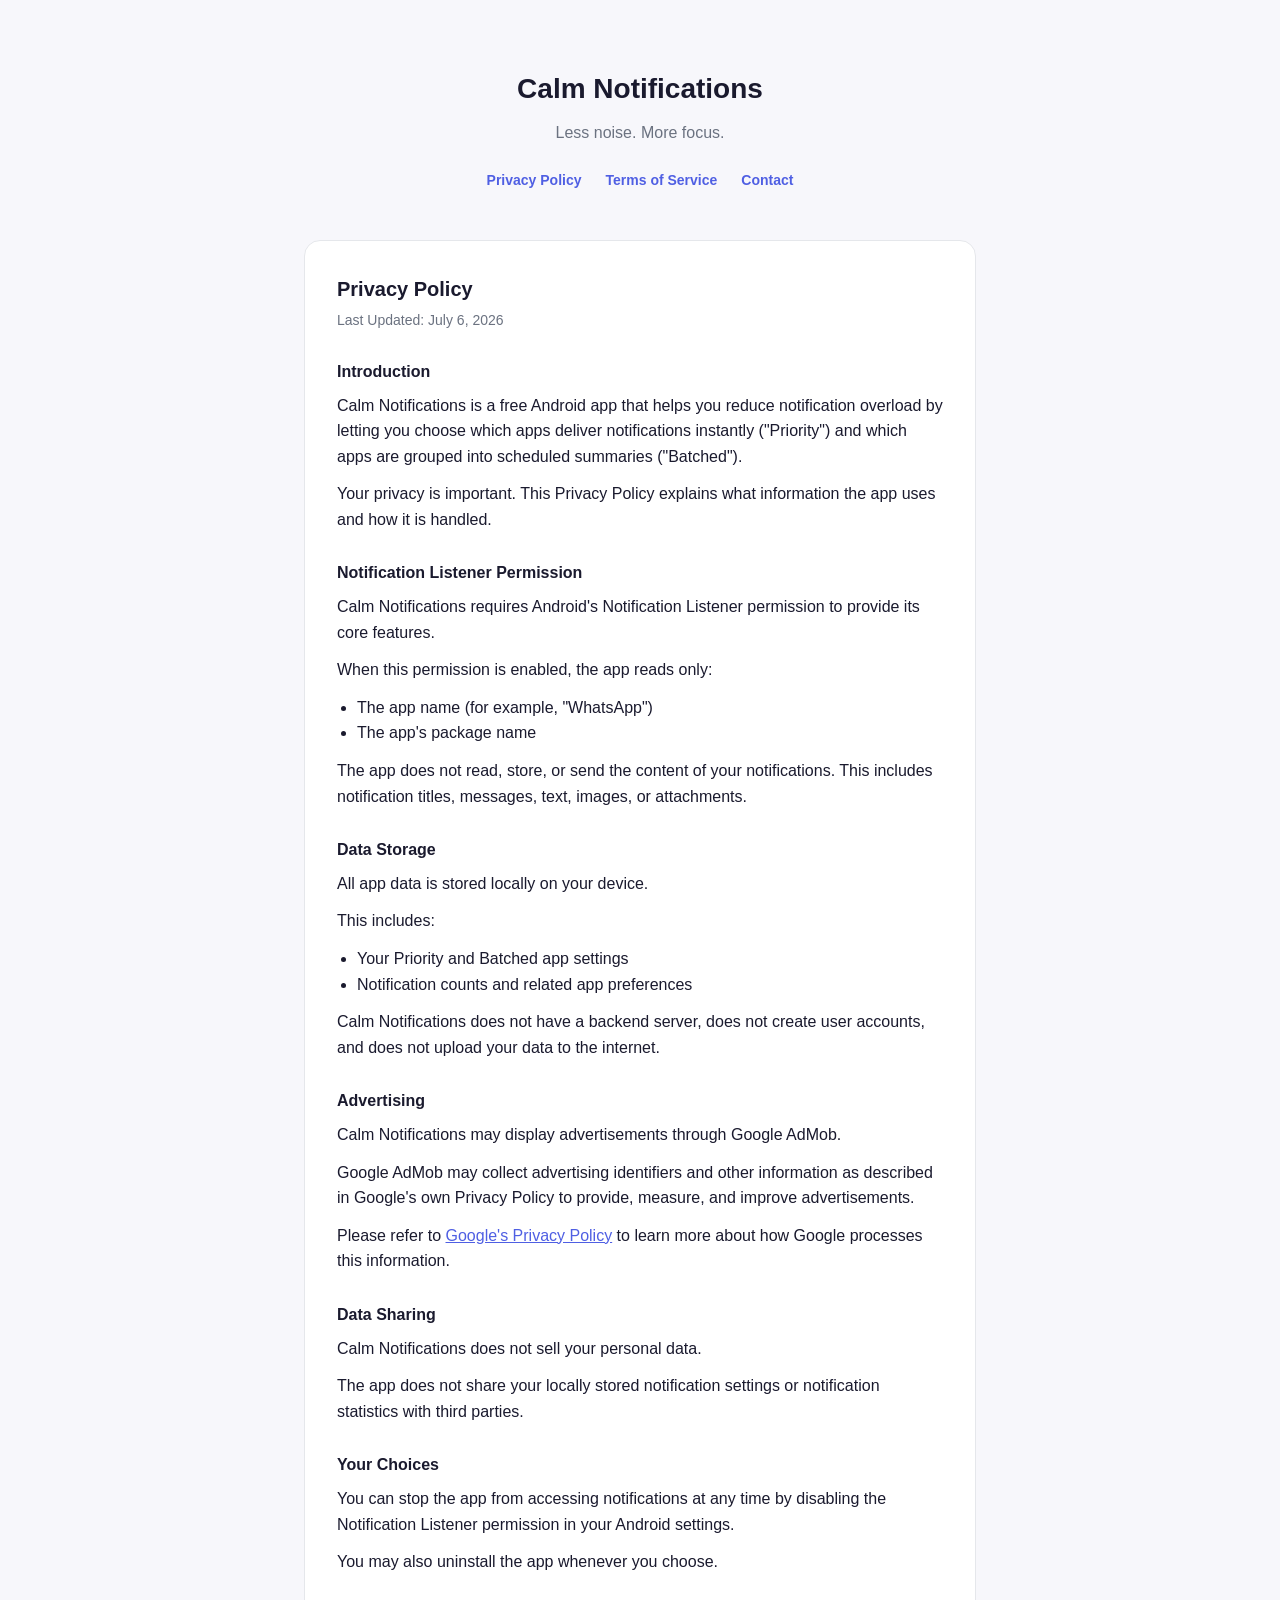
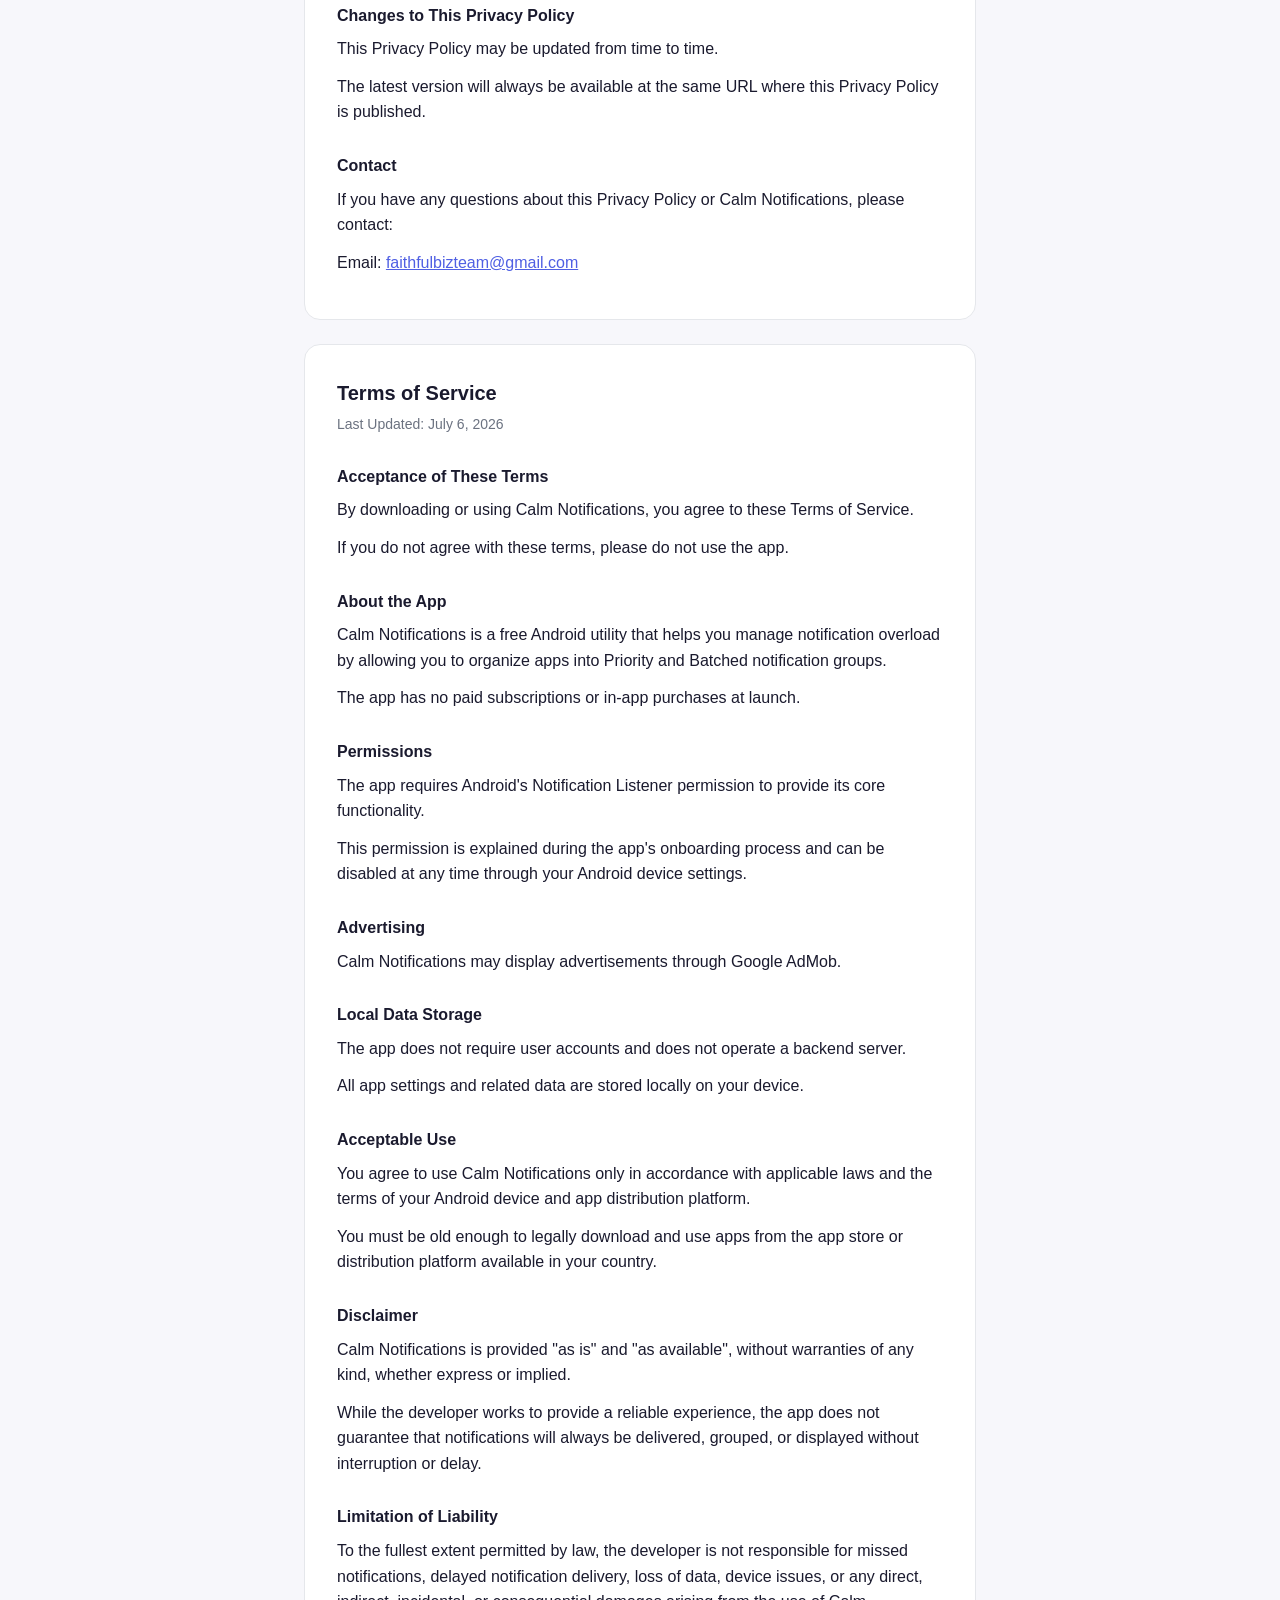
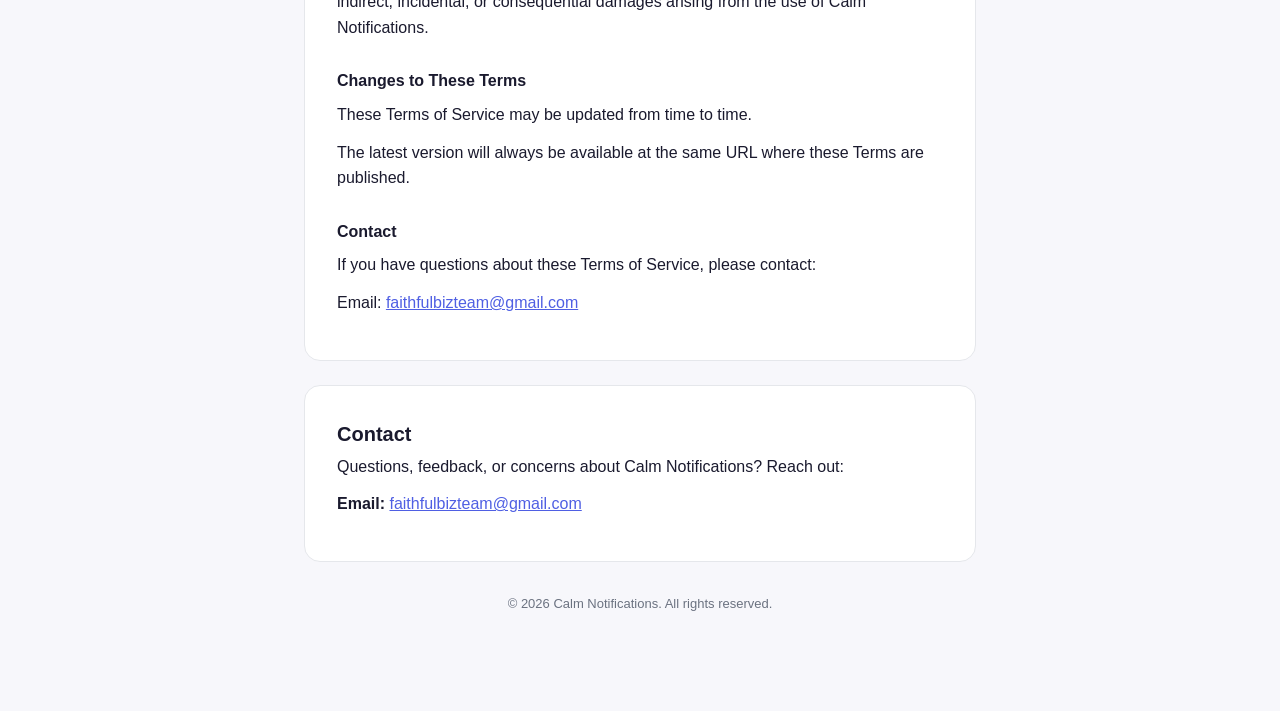
==== index.html @ cb5aac7d "Add files via upload" ====
<!DOCTYPE html>
<html lang="en">
<head>
<meta charset="UTF-8">
<meta name="viewport" content="width=device-width, initial-scale=1.0">
<title>Calm Notifications</title>
<style>
  :root {
    --brand: #4F5FE3;
    --bg: #F7F7FB;
    --text: #1A1A2E;
    --muted: #6B7280;
  }
  * { box-sizing: border-box; }
  body {
    margin: 0;
    font-family: -apple-system, BlinkMacSystemFont, "Segoe UI", Roboto, Helvetica, Arial, sans-serif;
    background: var(--bg);
    color: var(--text);
    line-height: 1.6;
  }
  .container {
    max-width: 720px;
    margin: 0 auto;
    padding: 48px 24px 96px;
  }
  header {
    text-align: center;
    margin-bottom: 48px;
  }
  header h1 {
    font-size: 28px;
    font-weight: 700;
    margin-bottom: 8px;
  }
  header p {
    color: var(--muted);
    margin: 0;
  }
  nav {
    display: flex;
    justify-content: center;
    gap: 24px;
    margin-top: 24px;
    flex-wrap: wrap;
  }
  nav a {
    color: var(--brand);
    text-decoration: none;
    font-weight: 600;
    font-size: 14px;
  }
  section {
    background: white;
    border: 1px solid #E5E7EB;
    border-radius: 16px;
    padding: 32px;
    margin-bottom: 24px;
  }
  section h2 {
    font-size: 20px;
    margin-top: 0;
    margin-bottom: 4px;
  }
  section h3 {
    font-size: 16px;
    margin-top: 28px;
    margin-bottom: 8px;
  }
  section p {
    margin: 0 0 12px;
  }
  section ul {
    margin: 0 0 12px;
    padding-left: 20px;
  }
  .muted {
    color: var(--muted);
    font-size: 14px;
    margin-bottom: 20px;
  }
  footer {
    text-align: center;
    color: var(--muted);
    font-size: 13px;
    margin-top: 32px;
  }
  a { color: var(--brand); }
</style>
</head>
<body>
<div class="container">

  <header>
    <h1>Calm Notifications</h1>
    <p>Less noise. More focus.</p>
    <nav>
      <a href="#privacy">Privacy Policy</a>
      <a href="#terms">Terms of Service</a>
      <a href="#contact">Contact</a>
    </nav>
  </header>

  <section id="privacy">
    <h2>Privacy Policy</h2>
    <p class="muted">Last Updated: July 6, 2026</p>

    <h3>Introduction</h3>
    <p>Calm Notifications is a free Android app that helps you reduce notification overload by letting you choose which apps deliver notifications instantly ("Priority") and which apps are grouped into scheduled summaries ("Batched").</p>
    <p>Your privacy is important. This Privacy Policy explains what information the app uses and how it is handled.</p>

    <h3>Notification Listener Permission</h3>
    <p>Calm Notifications requires Android's Notification Listener permission to provide its core features.</p>
    <p>When this permission is enabled, the app reads only:</p>
    <ul>
      <li>The app name (for example, "WhatsApp")</li>
      <li>The app's package name</li>
    </ul>
    <p>The app does not read, store, or send the content of your notifications. This includes notification titles, messages, text, images, or attachments.</p>

    <h3>Data Storage</h3>
    <p>All app data is stored locally on your device.</p>
    <p>This includes:</p>
    <ul>
      <li>Your Priority and Batched app settings</li>
      <li>Notification counts and related app preferences</li>
    </ul>
    <p>Calm Notifications does not have a backend server, does not create user accounts, and does not upload your data to the internet.</p>

    <h3>Advertising</h3>
    <p>Calm Notifications may display advertisements through Google AdMob.</p>
    <p>Google AdMob may collect advertising identifiers and other information as described in Google's own Privacy Policy to provide, measure, and improve advertisements.</p>
    <p>Please refer to <a href="https://policies.google.com/privacy" target="_blank">Google's Privacy Policy</a> to learn more about how Google processes this information.</p>

    <h3>Data Sharing</h3>
    <p>Calm Notifications does not sell your personal data.</p>
    <p>The app does not share your locally stored notification settings or notification statistics with third parties.</p>

    <h3>Your Choices</h3>
    <p>You can stop the app from accessing notifications at any time by disabling the Notification Listener permission in your Android settings.</p>
    <p>You may also uninstall the app whenever you choose.</p>

    <h3>Changes to This Privacy Policy</h3>
    <p>This Privacy Policy may be updated from time to time.</p>
    <p>The latest version will always be available at the same URL where this Privacy Policy is published.</p>

    <h3>Contact</h3>
    <p>If you have any questions about this Privacy Policy or Calm Notifications, please contact:</p>
    <p>Email: <a href="mailto:faithfulbizteam@gmail.com">faithfulbizteam@gmail.com</a></p>
  </section>

  <section id="terms">
    <h2>Terms of Service</h2>
    <p class="muted">Last Updated: July 6, 2026</p>

    <h3>Acceptance of These Terms</h3>
    <p>By downloading or using Calm Notifications, you agree to these Terms of Service.</p>
    <p>If you do not agree with these terms, please do not use the app.</p>

    <h3>About the App</h3>
    <p>Calm Notifications is a free Android utility that helps you manage notification overload by allowing you to organize apps into Priority and Batched notification groups.</p>
    <p>The app has no paid subscriptions or in-app purchases at launch.</p>

    <h3>Permissions</h3>
    <p>The app requires Android's Notification Listener permission to provide its core functionality.</p>
    <p>This permission is explained during the app's onboarding process and can be disabled at any time through your Android device settings.</p>

    <h3>Advertising</h3>
    <p>Calm Notifications may display advertisements through Google AdMob.</p>

    <h3>Local Data Storage</h3>
    <p>The app does not require user accounts and does not operate a backend server.</p>
    <p>All app settings and related data are stored locally on your device.</p>

    <h3>Acceptable Use</h3>
    <p>You agree to use Calm Notifications only in accordance with applicable laws and the terms of your Android device and app distribution platform.</p>
    <p>You must be old enough to legally download and use apps from the app store or distribution platform available in your country.</p>

    <h3>Disclaimer</h3>
    <p>Calm Notifications is provided "as is" and "as available", without warranties of any kind, whether express or implied.</p>
    <p>While the developer works to provide a reliable experience, the app does not guarantee that notifications will always be delivered, grouped, or displayed without interruption or delay.</p>

    <h3>Limitation of Liability</h3>
    <p>To the fullest extent permitted by law, the developer is not responsible for missed notifications, delayed notification delivery, loss of data, device issues, or any direct, indirect, incidental, or consequential damages arising from the use of Calm Notifications.</p>

    <h3>Changes to These Terms</h3>
    <p>These Terms of Service may be updated from time to time.</p>
    <p>The latest version will always be available at the same URL where these Terms are published.</p>

    <h3>Contact</h3>
    <p>If you have questions about these Terms of Service, please contact:</p>
    <p>Email: <a href="mailto:faithfulbizteam@gmail.com">faithfulbizteam@gmail.com</a></p>
  </section>

  <section id="contact">
    <h2>Contact</h2>
    <p>Questions, feedback, or concerns about Calm Notifications? Reach out:</p>
    <p><strong>Email:</strong> <a href="mailto:faithfulbizteam@gmail.com">faithfulbizteam@gmail.com</a></p>
  </section>

  <footer>
    &copy; <span id="year"></span> Calm Notifications. All rights reserved.
  </footer>

</div>
<script>
  document.getElementById('year').textContent = new Date().getFullYear();
</script>
</body>
</html>
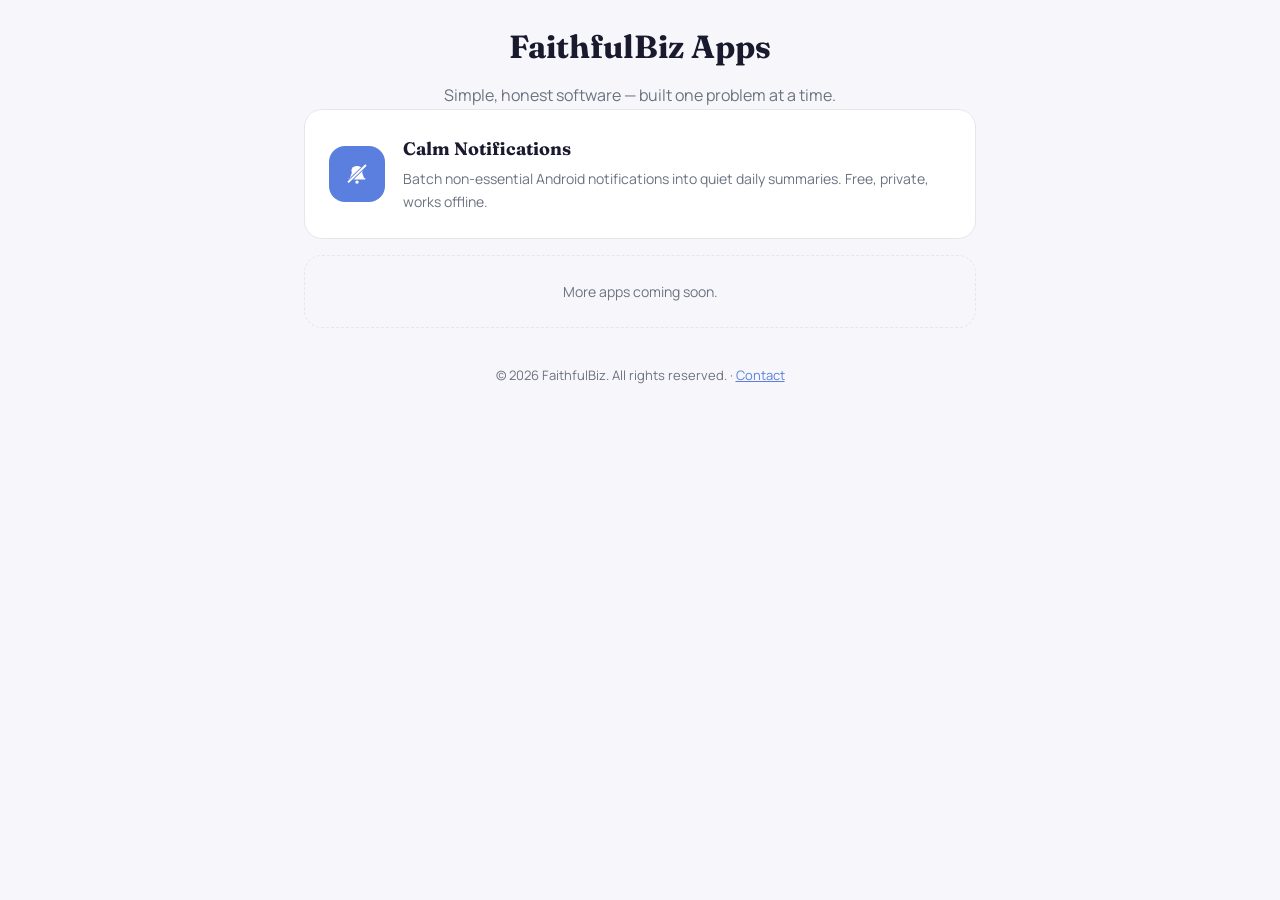
==== commit df0ef0cd: "Revise index.html for FaithfulBiz Apps Updated the title and meta description for the app. Changed s" ====
--- a/index.html
+++ b/index.html
@@ -3,208 +3,117 @@
 <head>
 <meta charset="UTF-8">
 <meta name="viewport" content="width=device-width, initial-scale=1.0">
-<title>Calm Notifications</title>
+<title>FaithfulBiz Apps</title>
+<meta name="description" content="Apps built by FaithfulBiz — starting with Calm Notifications, an Android app for reducing notification overload.">
+<link rel="canonical" href="https://app.faithfulbiz.com.ng/">
+<link rel="preconnect" href="https://fonts.googleapis.com">
+<link href="https://fonts.googleapis.com/css2?family=Fraunces:wght@600;700&family=Manrope:wght@400;500;600;700&display=swap" rel="stylesheet">
 <style>
   :root {
-    --brand: #4F5FE3;
+    --brand: #5B7FDE;
+    --accent: #4CAF82;
     --bg: #F7F7FB;
     --text: #1A1A2E;
     --muted: #6B7280;
+    --card-border: #E5E7EB;
   }
   * { box-sizing: border-box; }
   body {
     margin: 0;
-    font-family: -apple-system, BlinkMacSystemFont, "Segoe UI", Roboto, Helvetica, Arial, sans-serif;
+    font-family: 'Manrope', -apple-system, BlinkMacSystemFont, "Segoe UI", Roboto, Helvetica, Arial, sans-serif;
     background: var(--bg);
     color: var(--text);
-    line-height: 1.6;
+    line-height: 1.65;
   }
-  .container {
-    max-width: 720px;
-    margin: 0 auto;
-    padding: 48px 24px 96px;
-  }
-  header {
-    text-align: center;
-    margin-bottom: 48px;
-  }
+  .container { max-width: 720px; margin: 0 auto; padding: 0 24px; }
+  header { text-align: center; padding: 56px 0 32px; }
   header h1 {
-    font-size: 28px;
+    font-family: 'Fraunces', serif;
+    font-size: 32px;
     font-weight: 700;
     margin-bottom: 8px;
   }
-  header p {
-    color: var(--muted);
-    margin: 0;
+  header p { color: var(--muted); margin: 0; }
+  main { padding-bottom: 80px; }
+  .app-card {
+    display: flex;
+    gap: 18px;
+    align-items: center;
+    background: white;
+    border: 1px solid var(--card-border);
+    border-radius: 18px;
+    padding: 24px;
+    text-decoration: none;
+    color: inherit;
+    margin-bottom: 16px;
   }
-  nav {
-    display: flex;
-    justify-content: center;
-    gap: 24px;
-    margin-top: 24px;
-    flex-wrap: wrap;
+  .app-icon {
+    width: 56px; height: 56px;
+    border-radius: 16px;
+    background: var(--brand);
+    display: flex; align-items: center; justify-content: center;
+    flex-shrink: 0;
   }
-  nav a {
-    color: var(--brand);
-    text-decoration: none;
-    font-weight: 600;
-    font-size: 14px;
+  .app-info h2 {
+    font-family: 'Fraunces', serif;
+    margin: 0 0 4px;
+    font-size: 18px;
   }
-  section {
-    background: white;
-    border: 1px solid #E5E7EB;
-    border-radius: 16px;
-    padding: 32px;
-    margin-bottom: 24px;
-  }
-  section h2 {
-    font-size: 20px;
-    margin-top: 0;
-    margin-bottom: 4px;
-  }
-  section h3 {
-    font-size: 16px;
-    margin-top: 28px;
-    margin-bottom: 8px;
-  }
-  section p {
-    margin: 0 0 12px;
-  }
-  section ul {
-    margin: 0 0 12px;
-    padding-left: 20px;
-  }
-  .muted {
+  .app-info p { margin: 0; color: var(--muted); font-size: 14px; }
+  .coming-soon {
+    border: 1px dashed var(--card-border);
+    border-radius: 18px;
+    padding: 24px;
+    text-align: center;
     color: var(--muted);
     font-size: 14px;
-    margin-bottom: 20px;
   }
   footer {
     text-align: center;
     color: var(--muted);
     font-size: 13px;
-    margin-top: 32px;
+    padding: 24px 0;
   }
-  a { color: var(--brand); }
+  footer a { color: var(--brand); }
 </style>
 </head>
 <body>
-<div class="container">
 
-  <header>
-    <h1>Calm Notifications</h1>
-    <p>Less noise. More focus.</p>
-    <nav>
-      <a href="#privacy">Privacy Policy</a>
-      <a href="#terms">Terms of Service</a>
-      <a href="#contact">Contact</a>
-    </nav>
-  </header>
+<header class="container">
+  <h1>FaithfulBiz Apps</h1>
+  <p>Simple, honest software — built one problem at a time.</p>
+</header>
 
-  <section id="privacy">
-    <h2>Privacy Policy</h2>
-    <p class="muted">Last Updated: July 6, 2026</p>
+<main class="container">
 
-    <h3>Introduction</h3>
-    <p>Calm Notifications is a free Android app that helps you reduce notification overload by letting you choose which apps deliver notifications instantly ("Priority") and which apps are grouped into scheduled summaries ("Batched").</p>
-    <p>Your privacy is important. This Privacy Policy explains what information the app uses and how it is handled.</p>
+  <a href="calm-notifications/index.html" class="app-card">
+    <div class="app-icon">
+      <svg width="28" height="28" viewBox="0 0 100 100" fill="none" xmlns="http://www.w3.org/2000/svg">
+        <ellipse cx="50" cy="38" rx="20" ry="17" fill="white"/>
+        <polygon points="32,45 68,45 76,66 24,66" fill="white"/>
+        <rect x="20" y="64" width="60" height="6" rx="3" fill="white"/>
+        <ellipse cx="50" cy="79" rx="6" ry="6" fill="white"/>
+        <line x1="18" y1="80" x2="82" y2="18" stroke="#5B7FDE" stroke-width="13"/>
+        <line x1="18" y1="80" x2="82" y2="18" stroke="white" stroke-width="7"/>
+      </svg>
+    </div>
+    <div class="app-info">
+      <h2>Calm Notifications</h2>
+      <p>Batch non-essential Android notifications into quiet daily summaries. Free, private, works offline.</p>
+    </div>
+  </a>
 
-    <h3>Notification Listener Permission</h3>
-    <p>Calm Notifications requires Android's Notification Listener permission to provide its core features.</p>
-    <p>When this permission is enabled, the app reads only:</p>
-    <ul>
-      <li>The app name (for example, "WhatsApp")</li>
-      <li>The app's package name</li>
-    </ul>
-    <p>The app does not read, store, or send the content of your notifications. This includes notification titles, messages, text, images, or attachments.</p>
+  <div class="coming-soon">
+    More apps coming soon.
+  </div>
 
-    <h3>Data Storage</h3>
-    <p>All app data is stored locally on your device.</p>
-    <p>This includes:</p>
-    <ul>
-      <li>Your Priority and Batched app settings</li>
-      <li>Notification counts and related app preferences</li>
-    </ul>
-    <p>Calm Notifications does not have a backend server, does not create user accounts, and does not upload your data to the internet.</p>
+</main>
 
-    <h3>Advertising</h3>
-    <p>Calm Notifications may display advertisements through Google AdMob.</p>
-    <p>Google AdMob may collect advertising identifiers and other information as described in Google's own Privacy Policy to provide, measure, and improve advertisements.</p>
-    <p>Please refer to <a href="https://policies.google.com/privacy" target="_blank">Google's Privacy Policy</a> to learn more about how Google processes this information.</p>
-
-    <h3>Data Sharing</h3>
-    <p>Calm Notifications does not sell your personal data.</p>
-    <p>The app does not share your locally stored notification settings or notification statistics with third parties.</p>
-
-    <h3>Your Choices</h3>
-    <p>You can stop the app from accessing notifications at any time by disabling the Notification Listener permission in your Android settings.</p>
-    <p>You may also uninstall the app whenever you choose.</p>
-
-    <h3>Changes to This Privacy Policy</h3>
-    <p>This Privacy Policy may be updated from time to time.</p>
-    <p>The latest version will always be available at the same URL where this Privacy Policy is published.</p>
-
-    <h3>Contact</h3>
-    <p>If you have any questions about this Privacy Policy or Calm Notifications, please contact:</p>
-    <p>Email: <a href="mailto:faithfulbizteam@gmail.com">faithfulbizteam@gmail.com</a></p>
-  </section>
-
-  <section id="terms">
-    <h2>Terms of Service</h2>
-    <p class="muted">Last Updated: July 6, 2026</p>
-
-    <h3>Acceptance of These Terms</h3>
-    <p>By downloading or using Calm Notifications, you agree to these Terms of Service.</p>
-    <p>If you do not agree with these terms, please do not use the app.</p>
-
-    <h3>About the App</h3>
-    <p>Calm Notifications is a free Android utility that helps you manage notification overload by allowing you to organize apps into Priority and Batched notification groups.</p>
-    <p>The app has no paid subscriptions or in-app purchases at launch.</p>
-
-    <h3>Permissions</h3>
-    <p>The app requires Android's Notification Listener permission to provide its core functionality.</p>
-    <p>This permission is explained during the app's onboarding process and can be disabled at any time through your Android device settings.</p>
-
-    <h3>Advertising</h3>
-    <p>Calm Notifications may display advertisements through Google AdMob.</p>
-
-    <h3>Local Data Storage</h3>
-    <p>The app does not require user accounts and does not operate a backend server.</p>
-    <p>All app settings and related data are stored locally on your device.</p>
-
-    <h3>Acceptable Use</h3>
-    <p>You agree to use Calm Notifications only in accordance with applicable laws and the terms of your Android device and app distribution platform.</p>
-    <p>You must be old enough to legally download and use apps from the app store or distribution platform available in your country.</p>
-
-    <h3>Disclaimer</h3>
-    <p>Calm Notifications is provided "as is" and "as available", without warranties of any kind, whether express or implied.</p>
-    <p>While the developer works to provide a reliable experience, the app does not guarantee that notifications will always be delivered, grouped, or displayed without interruption or delay.</p>
-
-    <h3>Limitation of Liability</h3>
-    <p>To the fullest extent permitted by law, the developer is not responsible for missed notifications, delayed notification delivery, loss of data, device issues, or any direct, indirect, incidental, or consequential damages arising from the use of Calm Notifications.</p>
-
-    <h3>Changes to These Terms</h3>
-    <p>These Terms of Service may be updated from time to time.</p>
-    <p>The latest version will always be available at the same URL where these Terms are published.</p>
-
-    <h3>Contact</h3>
-    <p>If you have questions about these Terms of Service, please contact:</p>
-    <p>Email: <a href="mailto:faithfulbizteam@gmail.com">faithfulbizteam@gmail.com</a></p>
-  </section>
-
-  <section id="contact">
-    <h2>Contact</h2>
-    <p>Questions, feedback, or concerns about Calm Notifications? Reach out:</p>
-    <p><strong>Email:</strong> <a href="mailto:faithfulbizteam@gmail.com">faithfulbizteam@gmail.com</a></p>
-  </section>
-
-  <footer>
-    &copy; <span id="year"></span> Calm Notifications. All rights reserved.
-  </footer>
-
-</div>
-<script>
-  document.getElementById('year').textContent = new Date().getFullYear();
-</script>
+<footer>
+  <div class="container">
+    <p>&copy; <span id="year"></span> FaithfulBiz. All rights reserved. · <a href="mailto:faithfulbizteam@gmail.com">Contact</a></p>
+  </div>
+</footer>
+<script>document.getElementById('year').textContent = new Date().getFullYear();</script>
 </body>
 </html>
